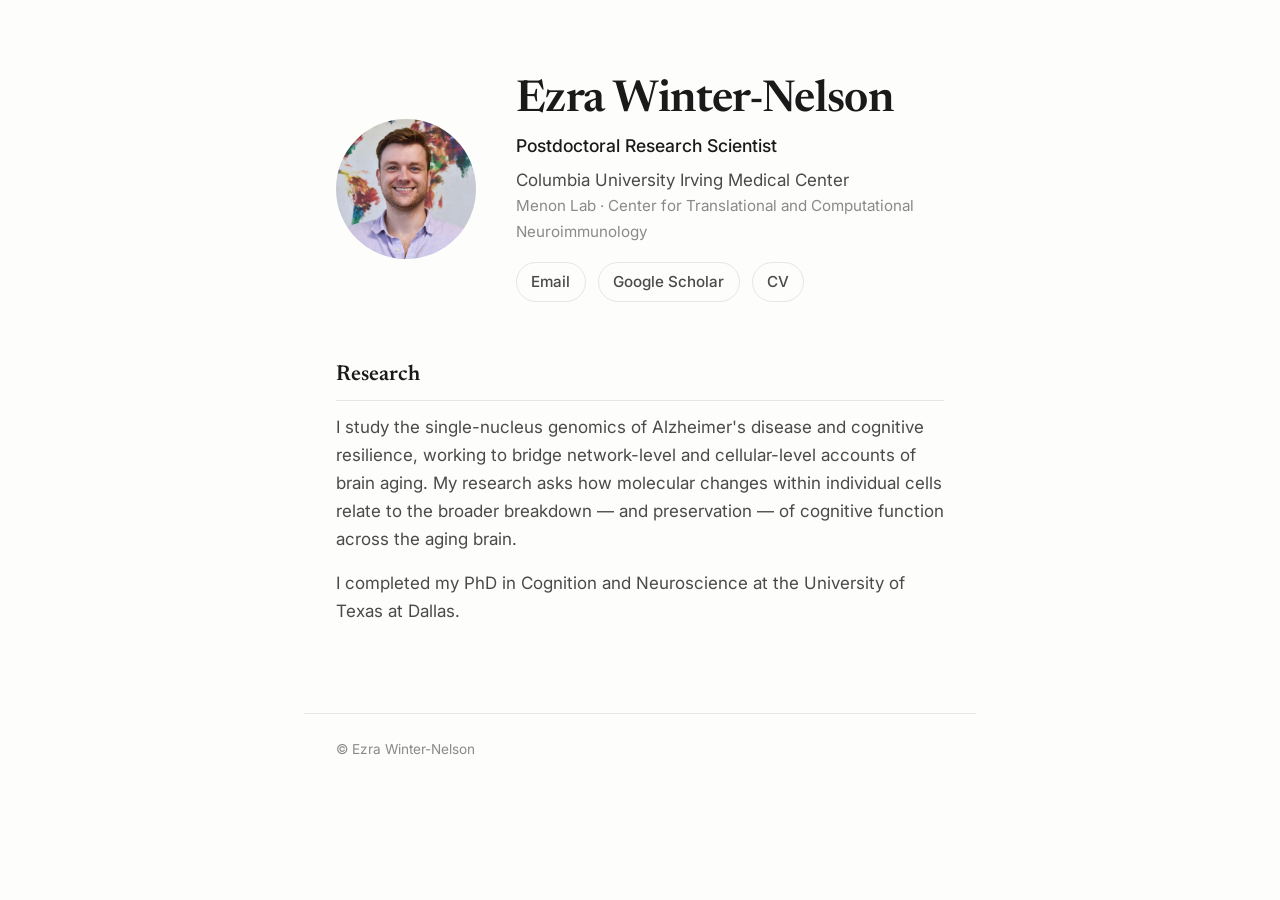
==== index.html @ 900fdcf8 "Add personal landing site Static HTML/CSS landing page with headshot, CV, Google Scholar link, and C" ====
<!DOCTYPE html>
<html lang="en">
<head>
  <meta charset="utf-8">
  <meta name="viewport" content="width=device-width, initial-scale=1">
  <title>Ezra Winter-Nelson</title>
  <meta name="description" content="Ezra Winter-Nelson — Postdoctoral Research Scientist at Columbia University Irving Medical Center, studying the single-nucleus genomics of Alzheimer's disease and cognitive resilience.">

  <!-- Social / search preview -->
  <meta property="og:type" content="profile">
  <meta property="og:title" content="Ezra Winter-Nelson">
  <meta property="og:description" content="Postdoctoral Research Scientist at Columbia University Irving Medical Center.">
  <meta property="og:url" content="https://ezrawinternelson.com/">

  <link rel="preconnect" href="https://fonts.googleapis.com">
  <link rel="preconnect" href="https://fonts.gstatic.com" crossorigin>
  <link rel="stylesheet" href="https://fonts.googleapis.com/css2?family=Newsreader:ital,opsz,wght@0,6..72,400;0,6..72,500;0,6..72,600;1,6..72,400&family=Inter:wght@400;500;600&display=swap">
  <link rel="stylesheet" href="style.css">
</head>
<body>
  <main class="page">

    <!-- ==================== HERO ==================== -->
    <header class="hero">
      <figure class="portrait">
        <img src="EWN_headshot.jpg" alt="Ezra Winter-Nelson">
      </figure>

      <div class="hero__intro">
        <h1 class="name">Ezra Winter-Nelson</h1>
        <p class="role">Postdoctoral Research Scientist</p>
        <p class="affiliation">
          Columbia University Irving Medical Center<br>
          <span class="affiliation__lab">Menon Lab · Center for Translational and Computational Neuroimmunology</span>
        </p>

        <nav class="links" aria-label="Profile links">
          <a class="link" href="mailto:ew2953@cumc.columbia.edu">Email</a>
          <a class="link" href="https://scholar.google.com/citations?user=0nz1G6kAAAAJ&hl=en" target="_blank" rel="noopener">Google Scholar</a>
          <a class="link" href="Winter-Nelson_CV_20260112.pdf">CV</a>
        </nav>
      </div>
    </header>

    <!-- ==================== ABOUT ==================== -->
    <section class="section" aria-labelledby="about-heading">
      <h2 class="section__heading" id="about-heading">Research</h2>
      <p>
        I study the single-nucleus genomics of Alzheimer's disease and cognitive
        resilience, working to bridge network-level and cellular-level accounts of
        brain aging. My research asks how molecular changes within individual cells
        relate to the broader breakdown — and preservation — of cognitive function
        across the aging brain.
      </p>
      <p>
        I completed my PhD in Cognition and Neuroscience at the University of Texas
        at Dallas.
      </p>
    </section>

    <!-- Add new sections here (Publications, Teaching, etc.) using the same
         <section class="section"> ... </section> pattern. -->

  </main>

  <footer class="footer">
    <p>&copy; Ezra Winter-Nelson</p>
  </footer>
</body>
</html>
---- style.css ----
/* ============================================================
   Ezra Winter-Nelson — personal site
   Design tokens live in :root so the whole palette / rhythm
   can be retuned from one place.
   ============================================================ */

:root {
  --font-serif: "Newsreader", Georgia, "Times New Roman", serif;
  --font-sans: "Inter", -apple-system, BlinkMacSystemFont, "Segoe UI", sans-serif;

  --ink: #1a1a1a;
  --ink-soft: #4a4a4a;
  --ink-faint: #8a8a8a;
  --rule: #e6e6e6;
  --accent: #7a1f2b;         /* muted crimson — Columbia-adjacent */
  --accent-hover: #5c1520;
  --bg: #fdfdfc;

  --measure: 42rem;          /* comfortable reading width */
  --gap: 1.5rem;
}

/* ---------- reset ---------- */
*,
*::before,
*::after { box-sizing: border-box; }

html { -webkit-text-size-adjust: 100%; }

body {
  margin: 0;
  background: var(--bg);
  color: var(--ink);
  font-family: var(--font-sans);
  font-size: 1.0625rem;
  line-height: 1.65;
  -webkit-font-smoothing: antialiased;
  text-rendering: optimizeLegibility;
}

/* ---------- layout ---------- */
.page {
  max-width: var(--measure);
  margin: 0 auto;
  padding: clamp(2.5rem, 6vw, 5rem) clamp(1.25rem, 5vw, 2rem) 2rem;
}

.section { margin-top: clamp(2.5rem, 5vw, 3.5rem); }

/* ---------- hero ---------- */
.hero {
  display: flex;
  flex-wrap: wrap;
  align-items: center;
  gap: clamp(1.5rem, 4vw, 2.5rem);
}

.portrait {
  flex: 0 0 auto;
  width: 140px;
  height: 140px;
  margin: 0;
  border-radius: 50%;
  background: linear-gradient(160deg, #ececec, #dcdcdc);
  overflow: hidden;
}

.portrait img {
  width: 100%;
  height: 100%;
  object-fit: cover;
  display: block;
}

.hero__intro { flex: 1 1 16rem; }

.name {
  font-family: var(--font-serif);
  font-weight: 600;
  font-size: clamp(2rem, 5vw, 2.75rem);
  line-height: 1.1;
  letter-spacing: -0.015em;
  margin: 0 0 0.35rem;
}

.role {
  font-size: 1.1rem;
  font-weight: 500;
  color: var(--ink);
  margin: 0 0 0.5rem;
}

.affiliation {
  color: var(--ink-soft);
  margin: 0 0 1.1rem;
  line-height: 1.5;
}

.affiliation__lab {
  font-size: 0.95rem;
  color: var(--ink-faint);
}

/* ---------- links row ---------- */
.links {
  display: flex;
  flex-wrap: wrap;
  gap: 0.6rem 0.75rem;
}

.link {
  display: inline-block;
  padding: 0.4rem 0.9rem;
  border: 1px solid var(--rule);
  border-radius: 999px;
  color: var(--ink-soft);
  text-decoration: none;
  font-size: 0.95rem;
  font-weight: 500;
  transition: border-color 0.15s ease, color 0.15s ease, background 0.15s ease;
}

.link:hover,
.link:focus-visible {
  color: var(--accent-hover);
  border-color: var(--accent);
  background: #fff;
}

/* ---------- section content ---------- */
.section__heading {
  font-family: var(--font-serif);
  font-size: 1.35rem;
  font-weight: 600;
  color: var(--ink);
  margin: 0 0 0.75rem;
  padding-bottom: 0.4rem;
  border-bottom: 1px solid var(--rule);
}

.section p { margin: 0 0 1rem; color: var(--ink-soft); }
.section p:last-child { margin-bottom: 0; }

a {
  color: var(--accent);
  text-decoration-thickness: 1px;
  text-underline-offset: 2px;
}
a:hover { color: var(--accent-hover); }

/* ---------- footer ---------- */
.footer {
  max-width: var(--measure);
  margin: 3.5rem auto 0;
  padding: 1.5rem clamp(1.25rem, 5vw, 2rem) 2.5rem;
  border-top: 1px solid var(--rule);
  color: var(--ink-faint);
  font-size: 0.85rem;
}

.footer p { margin: 0; }

/* ---------- small screens ---------- */
@media (max-width: 32rem) {
  .hero { text-align: left; }
  .portrait { width: 110px; height: 110px; }
}
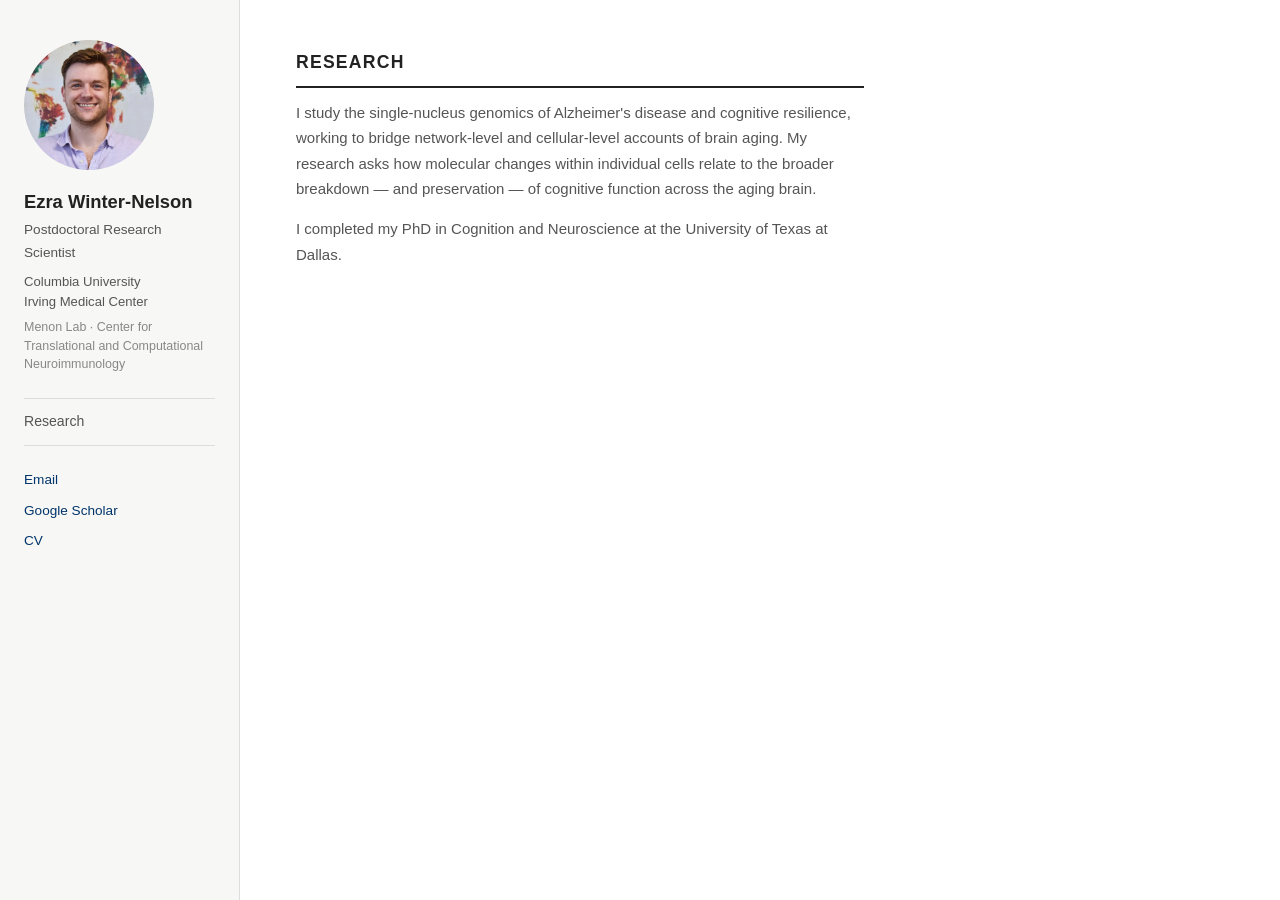
==== commit 06fb272d: "Redesign: sidebar layout matching davidaknowles.github.io Fixed left sidebar with photo, name, nav, " ====
--- a/index.html
+++ b/index.html
@@ -5,66 +5,62 @@
   <meta name="viewport" content="width=device-width, initial-scale=1">
   <title>Ezra Winter-Nelson</title>
   <meta name="description" content="Ezra Winter-Nelson — Postdoctoral Research Scientist at Columbia University Irving Medical Center, studying the single-nucleus genomics of Alzheimer's disease and cognitive resilience.">
-
-  <!-- Social / search preview -->
   <meta property="og:type" content="profile">
   <meta property="og:title" content="Ezra Winter-Nelson">
   <meta property="og:description" content="Postdoctoral Research Scientist at Columbia University Irving Medical Center.">
   <meta property="og:url" content="https://ezrawinternelson.com/">
-
-  <link rel="preconnect" href="https://fonts.googleapis.com">
-  <link rel="preconnect" href="https://fonts.gstatic.com" crossorigin>
-  <link rel="stylesheet" href="https://fonts.googleapis.com/css2?family=Newsreader:ital,opsz,wght@0,6..72,400;0,6..72,500;0,6..72,600;1,6..72,400&family=Inter:wght@400;500;600&display=swap">
   <link rel="stylesheet" href="style.css">
 </head>
 <body>
-  <main class="page">
 
-    <!-- ==================== HERO ==================== -->
-    <header class="hero">
-      <figure class="portrait">
-        <img src="EWN_headshot.jpg" alt="Ezra Winter-Nelson">
-      </figure>
+  <div class="layout">
 
-      <div class="hero__intro">
-        <h1 class="name">Ezra Winter-Nelson</h1>
-        <p class="role">Postdoctoral Research Scientist</p>
-        <p class="affiliation">
-          Columbia University Irving Medical Center<br>
-          <span class="affiliation__lab">Menon Lab · Center for Translational and Computational Neuroimmunology</span>
+    <!-- ===== SIDEBAR ===== -->
+    <aside class="sidebar">
+      <div class="sidebar__inner">
+
+        <img class="photo" src="EWN_headshot.jpg" alt="Ezra Winter-Nelson">
+
+        <h1 class="sidebar__name">Ezra Winter-Nelson</h1>
+        <p class="sidebar__role">Postdoctoral Research Scientist</p>
+        <p class="sidebar__inst">Columbia University<br>Irving Medical Center</p>
+        <p class="sidebar__lab">Menon Lab · Center for Translational and Computational Neuroimmunology</p>
+
+        <nav class="sidebar__nav">
+          <a href="#research">Research</a>
+        </nav>
+
+        <ul class="contact">
+          <li><a href="mailto:ew2953@cumc.columbia.edu">Email</a></li>
+          <li><a href="https://scholar.google.com/citations?user=0nz1G6kAAAAJ&hl=en" target="_blank" rel="noopener">Google Scholar</a></li>
+          <li><a href="Winter-Nelson_CV_20260112.pdf">CV</a></li>
+        </ul>
+
+      </div>
+    </aside>
+
+    <!-- ===== MAIN ===== -->
+    <main class="main">
+
+      <section id="research">
+        <h2>Research</h2>
+        <p>
+          I study the single-nucleus genomics of Alzheimer's disease and cognitive
+          resilience, working to bridge network-level and cellular-level accounts of
+          brain aging. My research asks how molecular changes within individual cells
+          relate to the broader breakdown — and preservation — of cognitive function
+          across the aging brain.
         </p>
+        <p>
+          I completed my PhD in Cognition and Neuroscience at the University of Texas
+          at Dallas.
+        </p>
+      </section>
 
-        <nav class="links" aria-label="Profile links">
-          <a class="link" href="mailto:ew2953@cumc.columbia.edu">Email</a>
-          <a class="link" href="https://scholar.google.com/citations?user=0nz1G6kAAAAJ&hl=en" target="_blank" rel="noopener">Google Scholar</a>
-          <a class="link" href="Winter-Nelson_CV_20260112.pdf">CV</a>
-        </nav>
-      </div>
-    </header>
+      <!-- Add new sections here using the same <section id="..."> pattern -->
 
-    <!-- ==================== ABOUT ==================== -->
-    <section class="section" aria-labelledby="about-heading">
-      <h2 class="section__heading" id="about-heading">Research</h2>
-      <p>
-        I study the single-nucleus genomics of Alzheimer's disease and cognitive
-        resilience, working to bridge network-level and cellular-level accounts of
-        brain aging. My research asks how molecular changes within individual cells
-        relate to the broader breakdown — and preservation — of cognitive function
-        across the aging brain.
-      </p>
-      <p>
-        I completed my PhD in Cognition and Neuroscience at the University of Texas
-        at Dallas.
-      </p>
-    </section>
+    </main>
+  </div>
 
-    <!-- Add new sections here (Publications, Teaching, etc.) using the same
-         <section class="section"> ... </section> pattern. -->
-
-  </main>
-
-  <footer class="footer">
-    <p>&copy; Ezra Winter-Nelson</p>
-  </footer>
 </body>
 </html>
--- a/style.css
+++ b/style.css
@@ -1,167 +1,172 @@
 /* ============================================================
    Ezra Winter-Nelson — personal site
-   Design tokens live in :root so the whole palette / rhythm
-   can be retuned from one place.
+   Two-column: fixed sidebar left, scrollable content right.
    ============================================================ */
 
 :root {
-  --font-serif: "Newsreader", Georgia, "Times New Roman", serif;
-  --font-sans: "Inter", -apple-system, BlinkMacSystemFont, "Segoe UI", sans-serif;
-
-  --ink: #1a1a1a;
-  --ink-soft: #4a4a4a;
-  --ink-faint: #8a8a8a;
-  --rule: #e6e6e6;
-  --accent: #7a1f2b;         /* muted crimson — Columbia-adjacent */
-  --accent-hover: #5c1520;
-  --bg: #fdfdfc;
-
-  --measure: 42rem;          /* comfortable reading width */
-  --gap: 1.5rem;
+  --sidebar-w: 240px;
+  --accent: #00356b;   /* Yale/Columbia blue */
+  --text: #222;
+  --soft: #555;
+  --faint: #888;
+  --rule: #ddd;
+  --bg-main: #fff;
+  --bg-side: #f7f7f5;
+  --font: -apple-system, BlinkMacSystemFont, "Segoe UI", Helvetica, Arial, sans-serif;
+  --font-size: 15px;
 }
 
 /* ---------- reset ---------- */
-*,
-*::before,
-*::after { box-sizing: border-box; }
-
-html { -webkit-text-size-adjust: 100%; }
+*, *::before, *::after { box-sizing: border-box; }
+html, body { margin: 0; padding: 0; height: 100%; }
+ul { margin: 0; padding: 0; list-style: none; }
+a { color: var(--accent); text-decoration: none; }
+a:hover { text-decoration: underline; }
 
 body {
-  margin: 0;
-  background: var(--bg);
-  color: var(--ink);
-  font-family: var(--font-sans);
-  font-size: 1.0625rem;
-  line-height: 1.65;
-  -webkit-font-smoothing: antialiased;
-  text-rendering: optimizeLegibility;
+  font-family: var(--font);
+  font-size: var(--font-size);
+  line-height: 1.7;
+  color: var(--text);
+  background: var(--bg-main);
 }
 
-/* ---------- layout ---------- */
-.page {
-  max-width: var(--measure);
-  margin: 0 auto;
-  padding: clamp(2.5rem, 6vw, 5rem) clamp(1.25rem, 5vw, 2rem) 2rem;
+/* ---------- two-column layout ---------- */
+.layout {
+  display: flex;
+  min-height: 100vh;
 }
 
-.section { margin-top: clamp(2.5rem, 5vw, 3.5rem); }
-
-/* ---------- hero ---------- */
-.hero {
-  display: flex;
-  flex-wrap: wrap;
-  align-items: center;
-  gap: clamp(1.5rem, 4vw, 2.5rem);
+/* ---------- sidebar ---------- */
+.sidebar {
+  width: var(--sidebar-w);
+  flex-shrink: 0;
+  background: var(--bg-side);
+  border-right: 1px solid var(--rule);
+  /* fixed on tall screens */
+  position: sticky;
+  top: 0;
+  height: 100vh;
+  overflow-y: auto;
 }
 
-.portrait {
-  flex: 0 0 auto;
-  width: 140px;
-  height: 140px;
-  margin: 0;
-  border-radius: 50%;
-  background: linear-gradient(160deg, #ececec, #dcdcdc);
-  overflow: hidden;
+.sidebar__inner {
+  padding: 2.5rem 1.5rem 2rem;
 }
 
-.portrait img {
-  width: 100%;
-  height: 100%;
+.photo {
+  display: block;
+  width: 130px;
+  height: 130px;
+  border-radius: 50%;
   object-fit: cover;
-  display: block;
+  object-position: top center;
+  margin: 0 0 1.25rem;
 }
 
-.hero__intro { flex: 1 1 16rem; }
-
-.name {
-  font-family: var(--font-serif);
+.sidebar__name {
+  font-size: 1.15rem;
   font-weight: 600;
-  font-size: clamp(2rem, 5vw, 2.75rem);
-  line-height: 1.1;
-  letter-spacing: -0.015em;
-  margin: 0 0 0.35rem;
+  line-height: 1.3;
+  margin: 0 0 0.25rem;
+  color: var(--text);
 }
 
-.role {
-  font-size: 1.1rem;
-  font-weight: 500;
-  color: var(--ink);
+.sidebar__role {
+  font-size: 0.85rem;
+  color: var(--soft);
   margin: 0 0 0.5rem;
 }
 
-.affiliation {
-  color: var(--ink-soft);
-  margin: 0 0 1.1rem;
+.sidebar__inst {
+  font-size: 0.82rem;
+  color: var(--soft);
+  margin: 0 0 0.4rem;
   line-height: 1.5;
 }
 
-.affiliation__lab {
-  font-size: 0.95rem;
-  color: var(--ink-faint);
+.sidebar__lab {
+  font-size: 0.78rem;
+  color: var(--faint);
+  margin: 0 0 1.5rem;
+  line-height: 1.5;
 }
 
-/* ---------- links row ---------- */
-.links {
-  display: flex;
-  flex-wrap: wrap;
-  gap: 0.6rem 0.75rem;
+/* nav */
+.sidebar__nav {
+  margin-bottom: 1.25rem;
+  border-top: 1px solid var(--rule);
+  border-bottom: 1px solid var(--rule);
+  padding: 0.5rem 0;
 }
 
-.link {
-  display: inline-block;
-  padding: 0.4rem 0.9rem;
-  border: 1px solid var(--rule);
-  border-radius: 999px;
-  color: var(--ink-soft);
-  text-decoration: none;
-  font-size: 0.95rem;
-  font-weight: 500;
-  transition: border-color 0.15s ease, color 0.15s ease, background 0.15s ease;
+.sidebar__nav a {
+  display: block;
+  font-size: 0.88rem;
+  color: var(--soft);
+  padding: 0.2rem 0;
 }
 
-.link:hover,
-.link:focus-visible {
-  color: var(--accent-hover);
-  border-color: var(--accent);
-  background: #fff;
+.sidebar__nav a:hover { color: var(--accent); text-decoration: none; }
+
+/* contact links */
+.contact { display: flex; flex-direction: column; gap: 0.3rem; }
+
+.contact li a {
+  font-size: 0.85rem;
+  color: var(--accent);
 }
 
-/* ---------- section content ---------- */
-.section__heading {
-  font-family: var(--font-serif);
-  font-size: 1.35rem;
-  font-weight: 600;
-  color: var(--ink);
-  margin: 0 0 0.75rem;
-  padding-bottom: 0.4rem;
-  border-bottom: 1px solid var(--rule);
+/* ---------- main content ---------- */
+.main {
+  flex: 1;
+  max-width: 680px;
+  padding: 3rem 3.5rem 4rem 3.5rem;
 }
 
-.section p { margin: 0 0 1rem; color: var(--ink-soft); }
-.section p:last-child { margin-bottom: 0; }
+/* sections */
+.main section { margin-bottom: 3rem; }
 
-a {
-  color: var(--accent);
-  text-decoration-thickness: 1px;
-  text-underline-offset: 2px;
-}
-a:hover { color: var(--accent-hover); }
-
-/* ---------- footer ---------- */
-.footer {
-  max-width: var(--measure);
-  margin: 3.5rem auto 0;
-  padding: 1.5rem clamp(1.25rem, 5vw, 2rem) 2.5rem;
-  border-top: 1px solid var(--rule);
-  color: var(--ink-faint);
-  font-size: 0.85rem;
+.main h2 {
+  font-size: 1.1rem;
+  font-weight: 600;
+  text-transform: uppercase;
+  letter-spacing: 0.07em;
+  color: var(--text);
+  margin: 0 0 0.75rem;
+  padding-bottom: 0.5rem;
+  border-bottom: 2px solid var(--text);
 }
 
-.footer p { margin: 0; }
+.main p {
+  margin: 0 0 0.9rem;
+  color: var(--soft);
+}
+.main p:last-child { margin-bottom: 0; }
 
-/* ---------- small screens ---------- */
-@media (max-width: 32rem) {
-  .hero { text-align: left; }
-  .portrait { width: 110px; height: 110px; }
+/* ---------- mobile ---------- */
+@media (max-width: 640px) {
+  .layout { flex-direction: column; }
+
+  .sidebar {
+    width: 100%;
+    height: auto;
+    position: static;
+    border-right: none;
+    border-bottom: 1px solid var(--rule);
+  }
+
+  .sidebar__inner {
+    display: flex;
+    flex-wrap: wrap;
+    gap: 1rem 1.5rem;
+    align-items: flex-start;
+    padding: 1.5rem 1.25rem;
+  }
+
+  .photo { width: 80px; height: 80px; margin: 0; }
+
+  .sidebar__nav { border: none; padding: 0; margin-bottom: 0; }
+
+  .main { padding: 2rem 1.25rem 3rem; }
 }
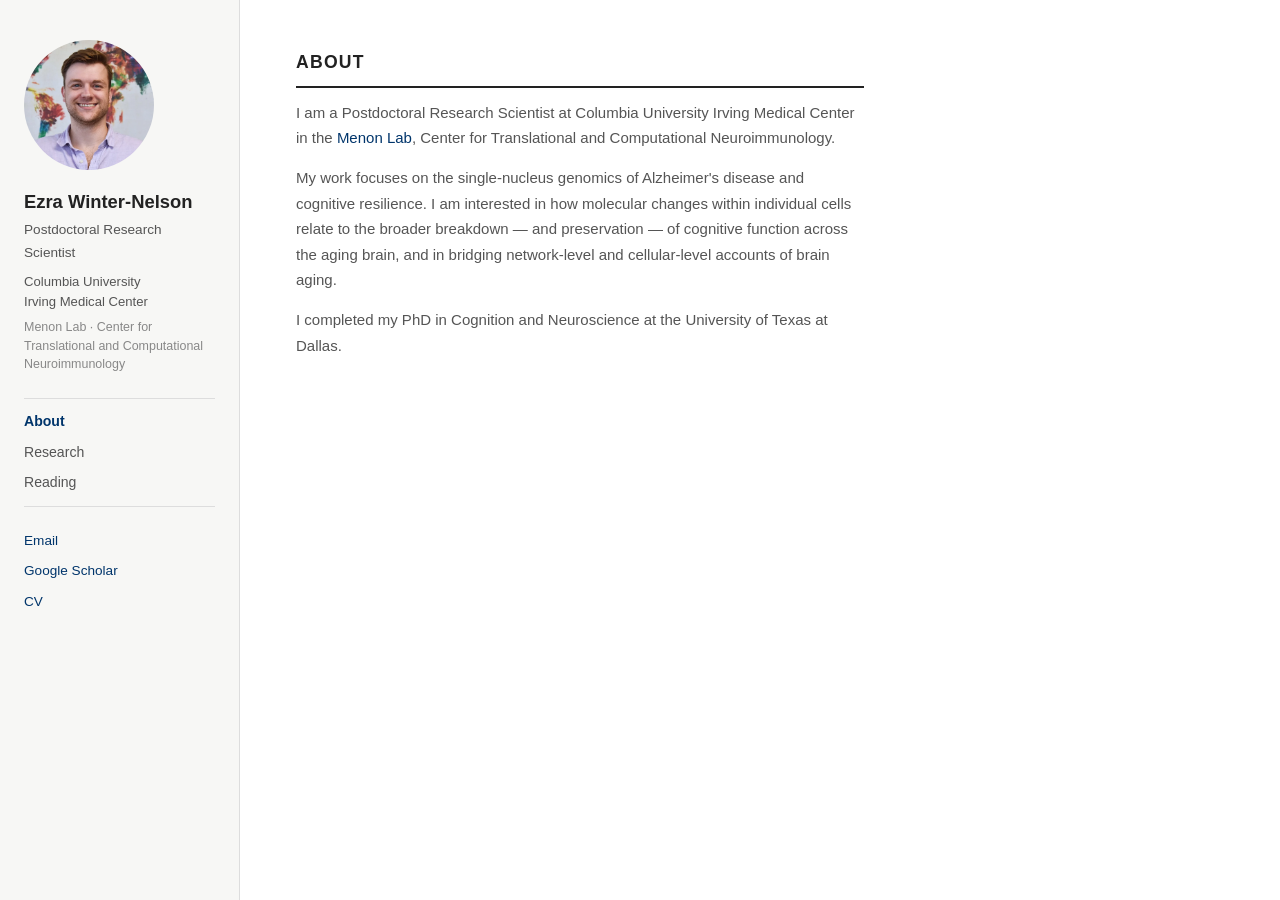
==== commit e896435f: "Add Research and Reading pages, update nav Three-page site: About (index.html), Research (research.h" ====
--- a/index.html
+++ b/index.html
@@ -19,15 +19,17 @@
     <aside class="sidebar">
       <div class="sidebar__inner">
 
-        <img class="photo" src="EWN_headshot.jpg" alt="Ezra Winter-Nelson">
+        <a href="index.html"><img class="photo" src="EWN_headshot.jpg" alt="Ezra Winter-Nelson"></a>
 
-        <h1 class="sidebar__name">Ezra Winter-Nelson</h1>
+        <h1 class="sidebar__name"><a href="index.html">Ezra Winter-Nelson</a></h1>
         <p class="sidebar__role">Postdoctoral Research Scientist</p>
         <p class="sidebar__inst">Columbia University<br>Irving Medical Center</p>
         <p class="sidebar__lab">Menon Lab · Center for Translational and Computational Neuroimmunology</p>
 
         <nav class="sidebar__nav">
-          <a href="#research">Research</a>
+          <a href="index.html" class="active">About</a>
+          <a href="research.html">Research</a>
+          <a href="reading.html">Reading</a>
         </nav>
 
         <ul class="contact">
@@ -42,14 +44,19 @@
     <!-- ===== MAIN ===== -->
     <main class="main">
 
-      <section id="research">
-        <h2>Research</h2>
+      <section>
+        <h2>About</h2>
         <p>
-          I study the single-nucleus genomics of Alzheimer's disease and cognitive
-          resilience, working to bridge network-level and cellular-level accounts of
-          brain aging. My research asks how molecular changes within individual cells
-          relate to the broader breakdown — and preservation — of cognitive function
-          across the aging brain.
+          I am a Postdoctoral Research Scientist at Columbia University Irving Medical
+          Center in the <a href="https://www.menon-lab.com/" target="_blank" rel="noopener">Menon Lab</a>,
+          Center for Translational and Computational Neuroimmunology.
+        </p>
+        <p>
+          My work focuses on the single-nucleus genomics of Alzheimer's disease and
+          cognitive resilience. I am interested in how molecular changes within
+          individual cells relate to the broader breakdown — and preservation — of
+          cognitive function across the aging brain, and in bridging network-level
+          and cellular-level accounts of brain aging.
         </p>
         <p>
           I completed my PhD in Cognition and Neuroscience at the University of Texas
@@ -57,8 +64,6 @@
         </p>
       </section>
 
-      <!-- Add new sections here using the same <section id="..."> pattern -->
-
     </main>
   </div>
 
--- a/style.css
+++ b/style.css
@@ -108,6 +108,7 @@
 }
 
 .sidebar__nav a:hover { color: var(--accent); text-decoration: none; }
+.sidebar__nav a.active { color: var(--accent); font-weight: 600; }
 
 /* contact links */
 .contact { display: flex; flex-direction: column; gap: 0.3rem; }
@@ -143,6 +144,57 @@
   color: var(--soft);
 }
 .main p:last-child { margin-bottom: 0; }
+
+/* ---------- sidebar name link ---------- */
+.sidebar__name a { color: inherit; }
+.sidebar__name a:hover { text-decoration: none; color: var(--accent); }
+
+/* ---------- research page ---------- */
+.project {
+  margin-bottom: 1.75rem;
+  padding-bottom: 1.75rem;
+  border-bottom: 1px solid var(--rule);
+}
+.project:last-child { border-bottom: none; padding-bottom: 0; margin-bottom: 0; }
+
+.main h3 {
+  font-size: 1rem;
+  font-weight: 600;
+  margin: 0 0 0.3rem;
+  color: var(--text);
+}
+
+/* ---------- reading page ---------- */
+.reading-intro { color: var(--faint); margin-bottom: 1.5rem; }
+
+.books {
+  list-style: none;
+  padding: 0;
+  margin: 0;
+}
+
+.book {
+  margin-bottom: 1.75rem;
+  padding-bottom: 1.75rem;
+  border-bottom: 1px solid var(--rule);
+}
+.book:last-child { border-bottom: none; padding-bottom: 0; margin-bottom: 0; }
+
+.book__title {
+  font-weight: 600;
+  color: var(--text);
+}
+
+.book__author {
+  font-size: 0.88rem;
+  color: var(--faint);
+  margin-bottom: 0.4rem;
+}
+
+.book__note {
+  margin: 0;
+  color: var(--soft);
+}
 
 /* ---------- mobile ---------- */
 @media (max-width: 640px) {
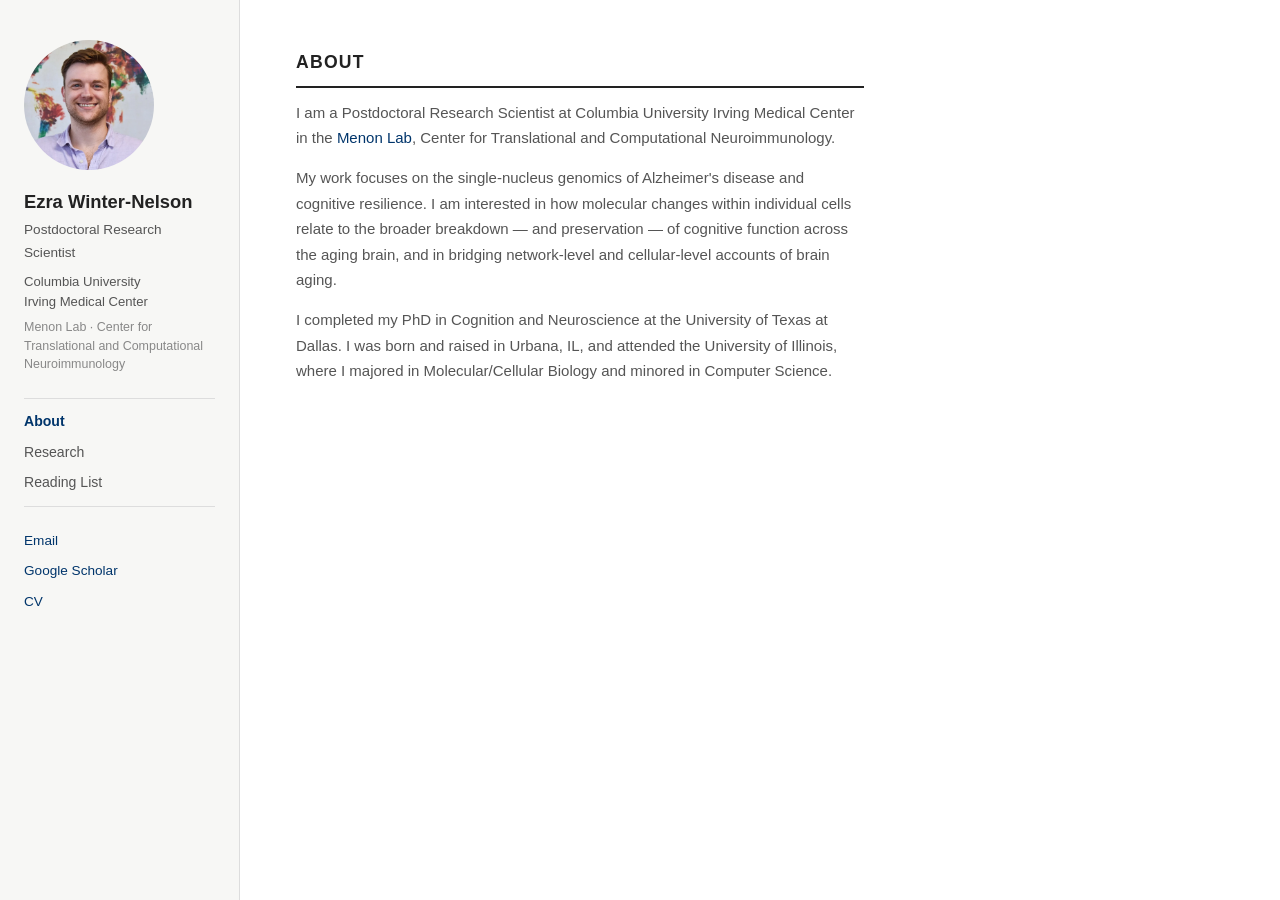
==== commit 7180490f: "Fill out reading list and research placeholders Co-Authored-By: Claude Opus 4.8 <noreply@anthropic.c" ====
--- a/index.html
+++ b/index.html
@@ -29,7 +29,7 @@
         <nav class="sidebar__nav">
           <a href="index.html" class="active">About</a>
           <a href="research.html">Research</a>
-          <a href="reading.html">Reading</a>
+          <a href="reading.html">Reading List</a>
         </nav>
 
         <ul class="contact">
@@ -60,7 +60,7 @@
         </p>
         <p>
           I completed my PhD in Cognition and Neuroscience at the University of Texas
-          at Dallas.
+          at Dallas. I was born and raised in Urbana, IL, and attended the University of Illinois, where I majored in Molecular/Cellular Biology and minored in Computer Science.
         </p>
       </section>
 
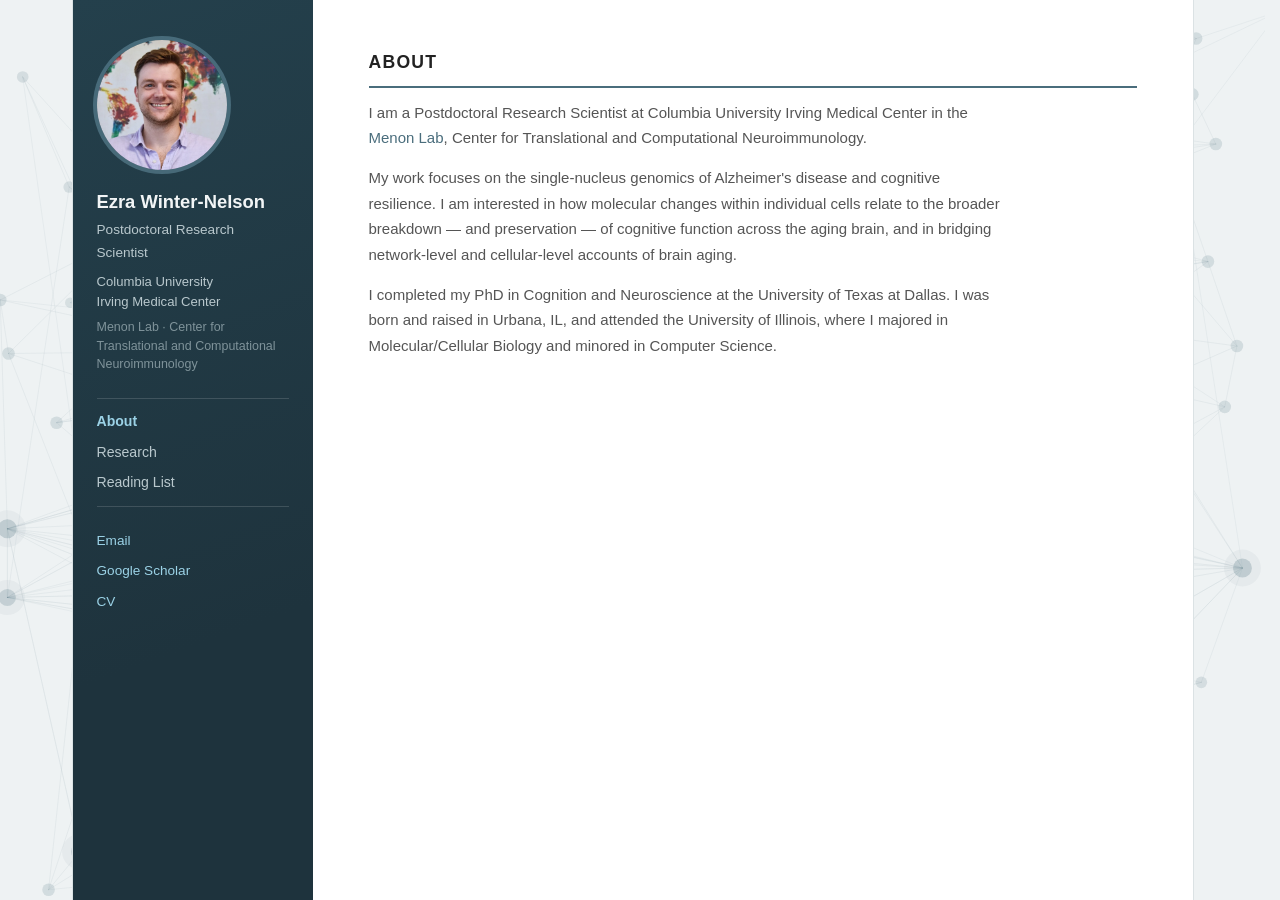
==== commit 6cab9dc2: "Center layout, add ocean-blue accent, deep sidebar, and generated background Fixes the leftover whit" ====
--- a/index.html
+++ b/index.html
@@ -48,7 +48,7 @@
         <h2>About</h2>
         <p>
           I am a Postdoctoral Research Scientist at Columbia University Irving Medical
-          Center in the <a href="https://www.menon-lab.com/" target="_blank" rel="noopener">Menon Lab</a>,
+          Center in the <a href="https://www.vmenonlab.org/" target="_blank" rel="noopener">Menon Lab</a>,
           Center for Translational and Computational Neuroimmunology.
         </p>
         <p>
@@ -67,5 +67,6 @@
     </main>
   </div>
 
+  <script src="network-bg.js" defer></script>
 </body>
 </html>
--- a/style.css
+++ b/style.css
@@ -5,13 +5,26 @@
 
 :root {
   --sidebar-w: 240px;
-  --accent: #00356b;   /* Yale/Columbia blue */
+  --layout-max-w: 1120px;
+  --accent: #4a6d7c;   /* ocean / mist blue */
+  --accent-soft: #eaf1f3;
   --text: #222;
   --soft: #555;
   --faint: #888;
-  --rule: #ddd;
+  --rule: #dbe2e4;
+  --bg-page: #eef2f3;
   --bg-main: #fff;
-  --bg-side: #f7f7f5;
+
+  /* deep sidebar */
+  --sidebar-bg-1: #24404c;
+  --sidebar-bg-2: #1e333d;
+  --sidebar-text: #f2f5f6;
+  --sidebar-soft: #b9c8cd;
+  --sidebar-faint: #7f939a;
+  --sidebar-rule: rgba(255, 255, 255, 0.14);
+  --sidebar-accent: #9bd2e6;
+  --sidebar-ring: rgba(155, 210, 230, 0.3);
+
   --font: -apple-system, BlinkMacSystemFont, "Segoe UI", Helvetica, Arial, sans-serif;
   --font-size: 15px;
 }
@@ -19,6 +32,7 @@
 /* ---------- reset ---------- */
 *, *::before, *::after { box-sizing: border-box; }
 html, body { margin: 0; padding: 0; height: 100%; }
+html { scrollbar-gutter: stable; }
 ul { margin: 0; padding: 0; list-style: none; }
 a { color: var(--accent); text-decoration: none; }
 a:hover { text-decoration: underline; }
@@ -28,21 +42,24 @@
   font-size: var(--font-size);
   line-height: 1.7;
   color: var(--text);
-  background: var(--bg-main);
+  background: var(--bg-page);
 }
 
 /* ---------- two-column layout ---------- */
 .layout {
   display: flex;
   min-height: 100vh;
+  max-width: var(--layout-max-w);
+  margin: 0 auto;
+  background: var(--bg-main);
+  box-shadow: 0 0 0 1px var(--rule);
 }
 
 /* ---------- sidebar ---------- */
 .sidebar {
   width: var(--sidebar-w);
   flex-shrink: 0;
-  background: var(--bg-side);
-  border-right: 1px solid var(--rule);
+  background: linear-gradient(160deg, var(--sidebar-bg-1), var(--sidebar-bg-2) 70%);
   /* fixed on tall screens */
   position: sticky;
   top: 0;
@@ -62,6 +79,7 @@
   object-fit: cover;
   object-position: top center;
   margin: 0 0 1.25rem;
+  box-shadow: 0 0 0 4px var(--sidebar-ring);
 }
 
 .sidebar__name {
@@ -69,25 +87,25 @@
   font-weight: 600;
   line-height: 1.3;
   margin: 0 0 0.25rem;
-  color: var(--text);
+  color: var(--sidebar-text);
 }
 
 .sidebar__role {
   font-size: 0.85rem;
-  color: var(--soft);
+  color: var(--sidebar-soft);
   margin: 0 0 0.5rem;
 }
 
 .sidebar__inst {
   font-size: 0.82rem;
-  color: var(--soft);
+  color: var(--sidebar-soft);
   margin: 0 0 0.4rem;
   line-height: 1.5;
 }
 
 .sidebar__lab {
   font-size: 0.78rem;
-  color: var(--faint);
+  color: var(--sidebar-faint);
   margin: 0 0 1.5rem;
   line-height: 1.5;
 }
@@ -95,33 +113,33 @@
 /* nav */
 .sidebar__nav {
   margin-bottom: 1.25rem;
-  border-top: 1px solid var(--rule);
-  border-bottom: 1px solid var(--rule);
+  border-top: 1px solid var(--sidebar-rule);
+  border-bottom: 1px solid var(--sidebar-rule);
   padding: 0.5rem 0;
 }
 
 .sidebar__nav a {
   display: block;
   font-size: 0.88rem;
-  color: var(--soft);
+  color: var(--sidebar-soft);
   padding: 0.2rem 0;
 }
 
-.sidebar__nav a:hover { color: var(--accent); text-decoration: none; }
-.sidebar__nav a.active { color: var(--accent); font-weight: 600; }
+.sidebar__nav a:hover { color: var(--sidebar-accent); text-decoration: none; }
+.sidebar__nav a.active { color: var(--sidebar-accent); font-weight: 600; }
 
 /* contact links */
 .contact { display: flex; flex-direction: column; gap: 0.3rem; }
 
 .contact li a {
   font-size: 0.85rem;
-  color: var(--accent);
+  color: var(--sidebar-accent);
 }
 
 /* ---------- main content ---------- */
 .main {
   flex: 1;
-  max-width: 680px;
+  min-width: 0;
   padding: 3rem 3.5rem 4rem 3.5rem;
 }
 
@@ -136,10 +154,11 @@
   color: var(--text);
   margin: 0 0 0.75rem;
   padding-bottom: 0.5rem;
-  border-bottom: 2px solid var(--text);
+  border-bottom: 2px solid var(--accent);
 }
 
 .main p {
+  max-width: 640px;
   margin: 0 0 0.9rem;
   color: var(--soft);
 }
@@ -147,15 +166,33 @@
 
 /* ---------- sidebar name link ---------- */
 .sidebar__name a { color: inherit; }
-.sidebar__name a:hover { text-decoration: none; color: var(--accent); }
+.sidebar__name a:hover { text-decoration: none; color: var(--sidebar-accent); }
 
 /* ---------- research page ---------- */
 .project {
+  display: flex;
+  align-items: flex-start;
+  gap: 1.25rem;
   margin-bottom: 1.75rem;
   padding-bottom: 1.75rem;
   border-bottom: 1px solid var(--rule);
 }
 .project:last-child { border-bottom: none; padding-bottom: 0; margin-bottom: 0; }
+
+.project__icon {
+  display: flex;
+  align-items: center;
+  justify-content: center;
+  flex-shrink: 0;
+  width: 60px;
+  height: 60px;
+  border-radius: 50%;
+  background: var(--accent-soft);
+  color: var(--accent);
+}
+.project__icon svg { width: 34px; height: 34px; }
+
+.project__body { flex: 1; min-width: 0; }
 
 .main h3 {
   font-size: 1rem;
@@ -198,14 +235,12 @@
 
 /* ---------- mobile ---------- */
 @media (max-width: 640px) {
-  .layout { flex-direction: column; }
+  .layout { flex-direction: column; box-shadow: none; }
 
   .sidebar {
     width: 100%;
     height: auto;
     position: static;
-    border-right: none;
-    border-bottom: 1px solid var(--rule);
   }
 
   .sidebar__inner {
@@ -221,4 +256,8 @@
   .sidebar__nav { border: none; padding: 0; margin-bottom: 0; }
 
   .main { padding: 2rem 1.25rem 3rem; }
-}
+
+  .project__icon { width: 44px; height: 44px; }
+  .project__icon svg { width: 26px; height: 26px; }
+  .project { gap: 0.9rem; }
+}
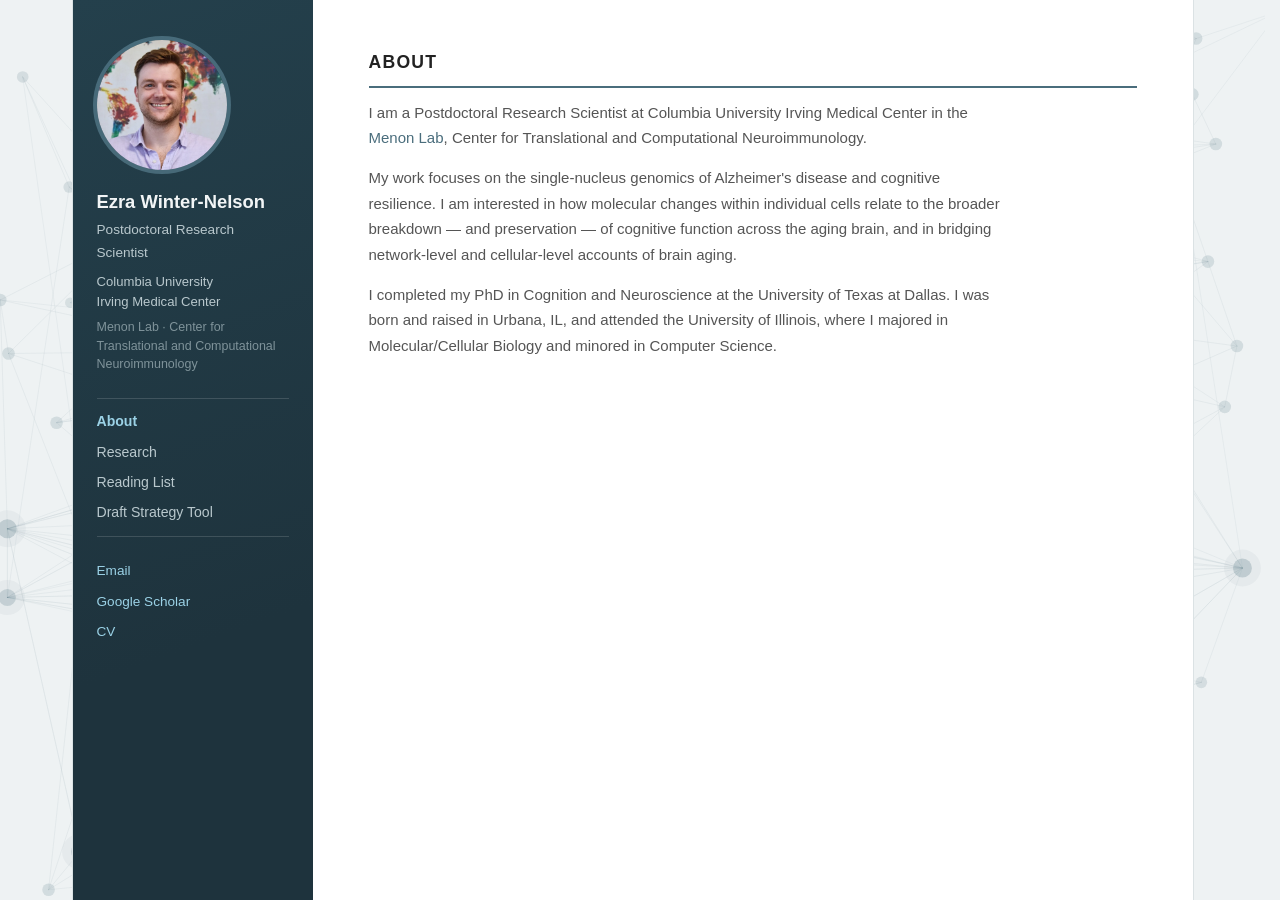
==== commit 97b3db68: "Add fantasy draft strategy tool" ====
--- a/index.html
+++ b/index.html
@@ -30,6 +30,7 @@
           <a href="index.html" class="active">About</a>
           <a href="research.html">Research</a>
           <a href="reading.html">Reading List</a>
+          <a href="/draft-strategy/" target="_blank" rel="noopener">Draft Strategy Tool</a>
         </nav>
 
         <ul class="contact">
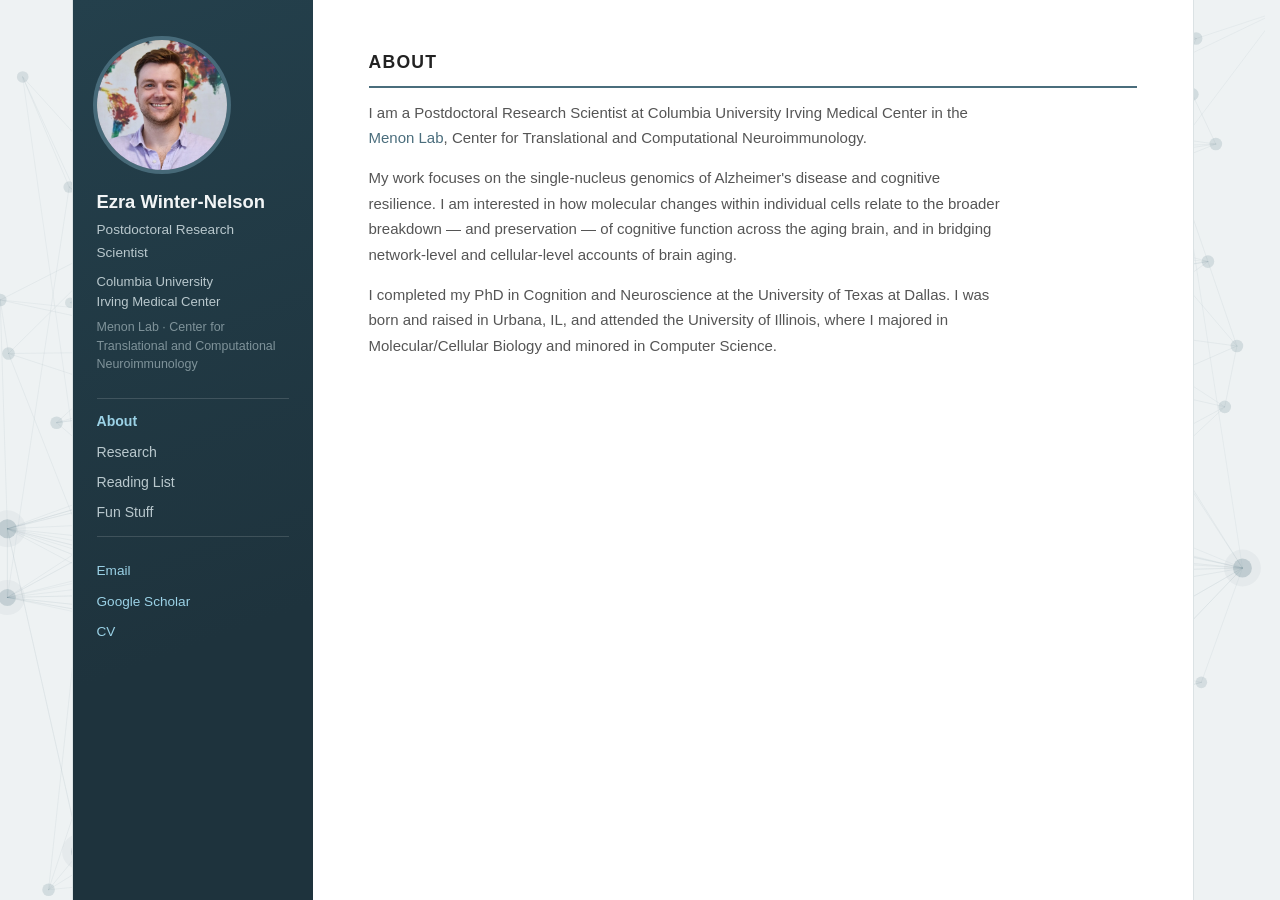
==== commit 169314dd: "Add Fun Stuff page linking the Draft Strategy Tool Replace the direct sidebar link to the draft tool" ====
--- a/index.html
+++ b/index.html
@@ -30,7 +30,7 @@
           <a href="index.html" class="active">About</a>
           <a href="research.html">Research</a>
           <a href="reading.html">Reading List</a>
-          <a href="/draft-strategy/" target="_blank" rel="noopener">Draft Strategy Tool</a>
+          <a href="fun.html">Fun Stuff</a>
         </nav>
 
         <ul class="contact">
--- a/style.css
+++ b/style.css
@@ -233,6 +233,30 @@
   color: var(--soft);
 }
 
+/* ---------- fun page ---------- */
+.fun-item {
+  display: flex;
+  gap: 1.75rem;
+  align-items: flex-start;
+  flex-wrap: wrap;
+}
+
+.fun-item__media {
+  flex: 1 1 300px;
+  max-width: 440px;
+}
+
+.fun-item__media img {
+  display: block;
+  width: 100%;
+  border: 1px solid var(--rule);
+  border-radius: 6px;
+}
+
+.fun-item__body { flex: 1 1 320px; min-width: 0; }
+
+.fun-item__body h3 { margin-top: 0; }
+
 /* ---------- mobile ---------- */
 @media (max-width: 640px) {
   .layout { flex-direction: column; box-shadow: none; }
